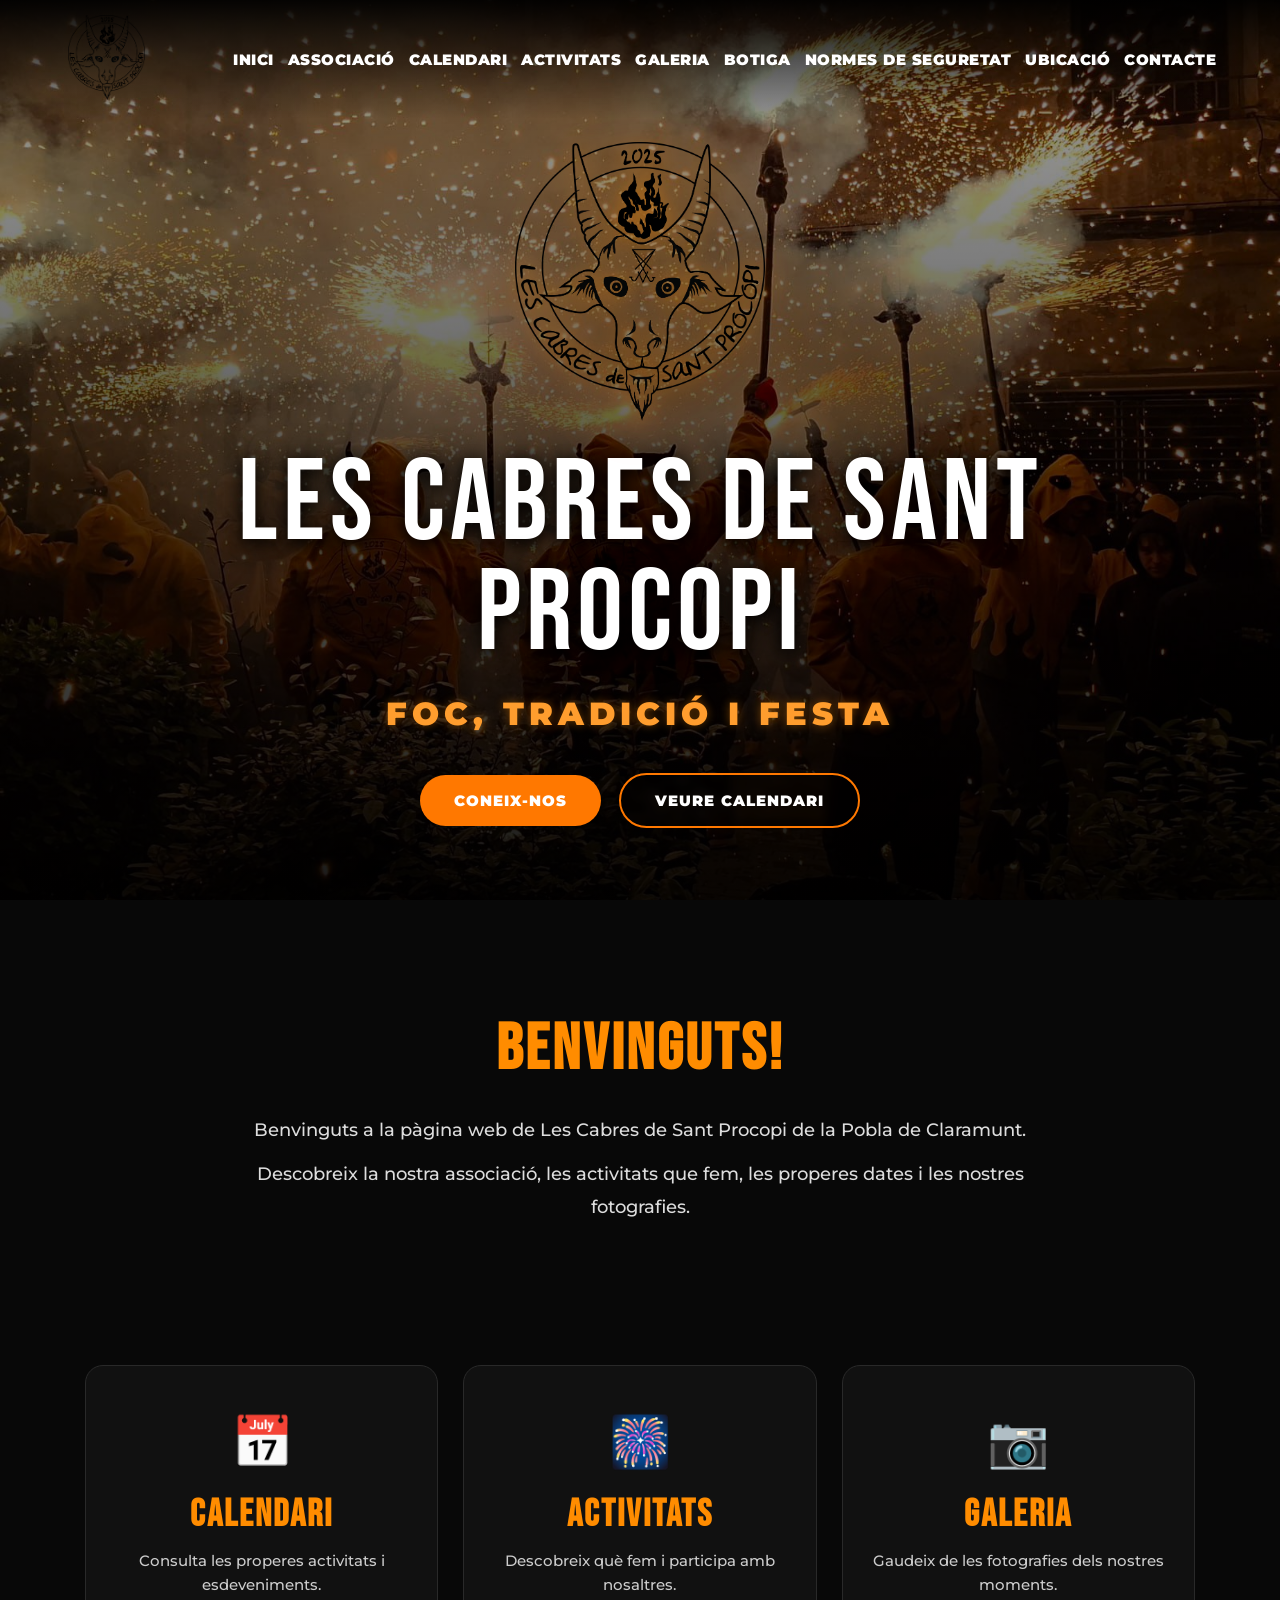
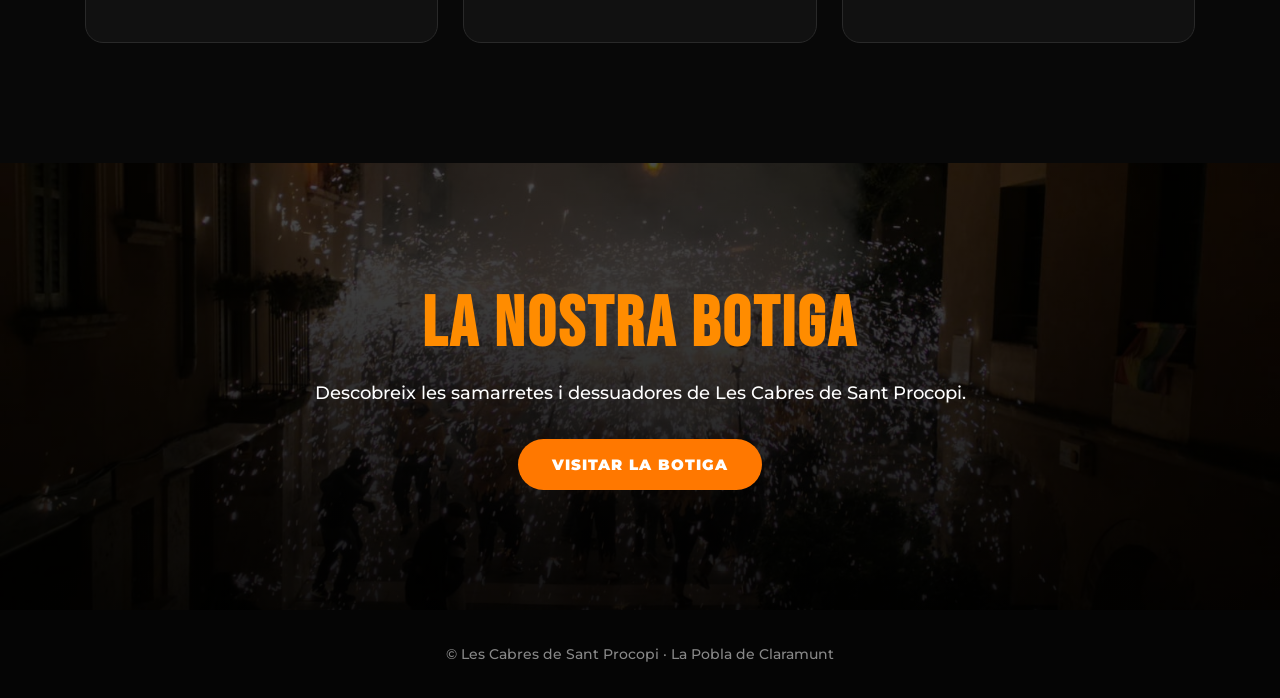
==== index.html @ ef7e0728 "Actualització de la web" ====
<!DOCTYPE html>
<html lang="ca">

<head>
    <meta charset="UTF-8">
    <meta name="viewport" content="width=device-width, initial-scale=1.0">

    <title>Les Cabres de Sant Procopi</title>

    <link rel="stylesheet" href="css/estil.css">
</head>

<body>

    <!-- MENÚ DE NAVEGACIÓ -->
    <header class="capcalera">

        <a href="index.html" class="logo">
            <img src="imatges/logo.png" alt="Les Cabres de Sant Procopi">
        </a>

        <nav class="menu">

            <a href="index.html">INICI</a>
            <a href="associacio.html">ASSOCIACIÓ</a>
            <a href="calendari.html">CALENDARI</a>
            <a href="activitats.html">ACTIVITATS</a>
            <a href="galeria.html">GALERIA</a>
            <a href="botiga.html">BOTIGA</a>
            <a href="normes de seguretat.html">NORMES DE SEGURETAT</a>
            <a href="ubicacio.html">UBICACIÓ</a>
            <a href="contacte.html">CONTACTE</a>

        </nav>

    </header>


    <!-- PORTADA -->
    <main>

        <section class="portada">

            <div class="contingut-portada">

                <img src="imatges/logo.png" alt="Logo de Les Cabres de Sant Procopi" class="logo-portada">

                <h1>LES CABRES DE SANT PROCOPI</h1>

                <p class="subtitol">
                    Foc, tradició i festa
                </p>

                <div class="botons-portada">

                    <a href="associacio.html" class="boto">
                        Coneix-nos
                    </a>

                    <a href="calendari.html" class="boto boto-secundari">
                        Veure calendari
                    </a>

                </div>

            </div>

        </section>


        <!-- PRESENTACIÓ -->
        <section class="presentacio">

            <h2>Benvinguts!</h2>

            <p>
                Benvinguts a la pàgina web de Les Cabres de Sant Procopi
                de la Pobla de Claramunt.
            </p>

            <p>
                Descobreix la nostra associació, les activitats que fem,
                les properes dates i les nostres fotografies.
            </p>

        </section>


        <!-- TRES APARTATS -->
        <section class="apartats">

            <a href="calendari.html" class="targeta">
                <span class="icona">📅</span>
                <h3>Calendari</h3>
                <p>Consulta les properes activitats i esdeveniments.</p>
            </a>

            <a href="activitats.html" class="targeta">
                <span class="icona">🎆</span>
                <h3>Activitats</h3>
                <p>Descobreix què fem i participa amb nosaltres.</p>
            </a>

            <a href="galeria.html" class="targeta">
                <span class="icona">📷</span>
                <h3>Galeria</h3>
                <p>Gaudeix de les fotografies dels nostres moments.</p>
            </a>

        </section>


        <!-- BOTIGA -->
        <section class="seccio-botiga">

            <h2>La nostra botiga</h2>

            <p>
                Descobreix les samarretes i dessuadores de
                Les Cabres de Sant Procopi.
            </p>

            <a href="botiga.html" class="boto">
                Visitar la botiga
            </a>

        </section>

    </main>


    <!-- PEU DE PÀGINA -->
    <footer>

        <p>
            © Les Cabres de Sant Procopi · La Pobla de Claramunt
        </p>

    </footer>

</body>

</html>
---- css/estil.css ----
/* =====================================================
   LES CABRES DE SANT PROCOPI
   ESTIL GENERAL DE LA WEB
===================================================== */

@import url('https://fonts.googleapis.com/css2?family=Bebas+Neue&family=Montserrat:wght@400;500;600;700;800;900&display=swap');


/* =====================================================
   CONFIGURACIÓ GENERAL
===================================================== */

* {
    margin: 0;
    padding: 0;
    box-sizing: border-box;
}

html {
    scroll-behavior: smooth;
}

body {
    font-family: 'Montserrat', sans-serif;
    background-color: #080808;
    color: white;
}


/* =====================================================
   CAPÇALERA / MENÚ
===================================================== */

.capcalera {
    position: absolute;
    top: 0;
    left: 0;

    width: 100%;

    display: flex;
    align-items: center;
    justify-content: space-between;

    padding: 15px 5%;

    z-index: 100;

    background: linear-gradient(to bottom,
            rgba(0, 0, 0, 0.95),
            rgba(0, 0, 0, 0));
}

.logo {
    display: block;
}

.logo img {
    width: 85px;
    height: 85px;

    object-fit: contain;

    transition: 0.3s;
}

.logo img:hover {
    transform: scale(1.08);
}

.menu {
    display: flex;
    align-items: center;

    gap: 28px;
}

.menu a {
    color: white;

    text-decoration: none;

    font-family: 'Montserrat', sans-serif;

    font-size: 15px;

    font-weight: 900;

    text-transform: uppercase;

    letter-spacing: 0.5px;

    position: relative;

    transition: 0.3s;
}

.menu a:hover {
    color: #ff8c00;

    transform: translateY(-2px);
}

.menu a::after {
    content: "";

    position: absolute;

    left: 0;
    bottom: -8px;

    width: 0;
    height: 3px;

    border-radius: 5px;

    background-color: #ff8c00;

    transition: 0.3s;
}

.menu a:hover::after {
    width: 100%;
}


/* =====================================================
   PORTADA - INICI
===================================================== */

.portada {
    min-height: 100vh;

    display: flex;
    align-items: center;
    justify-content: center;

    text-align: center;

    position: relative;

    background:
        linear-gradient(rgba(0, 0, 0, 0.35),
            rgba(0, 0, 0, 0.9)),
        url("../imatges/foto1.jpg");

    background-size: cover;
    background-position: center;
}

.contingut-portada {
    padding: 140px 20px 70px;

    max-width: 1100px;
}

.logo-portada {
    width: 250px;
    max-width: 65vw;

    margin-bottom: 25px;

    filter:
        drop-shadow(0 0 10px rgba(255, 140, 0, 0.5)) drop-shadow(0 0 30px rgba(255, 140, 0, 0.25));

    transition: 0.4s;
}

.logo-portada:hover {
    transform: scale(1.05);

    filter:
        drop-shadow(0 0 15px rgba(255, 140, 0, 0.8)) drop-shadow(0 0 40px rgba(255, 140, 0, 0.5));
}

.portada h1 {
    font-family: 'Bebas Neue', sans-serif;

    font-size: clamp(55px, 9vw, 115px);

    font-weight: 400;

    letter-spacing: 5px;

    line-height: 0.95;

    color: white;

    text-shadow:
        0 4px 15px rgba(0, 0, 0, 0.9),
        0 0 30px rgba(0, 0, 0, 0.8);
}

.subtitol {
    font-family: 'Montserrat', sans-serif;

    font-size: clamp(20px, 3vw, 32px);

    font-weight: 900;

    text-transform: uppercase;

    letter-spacing: 5px;

    margin-top: 25px;
    margin-bottom: 40px;

    color: #ff9d2e;

    text-shadow:
        0 0 10px rgba(255, 140, 0, 0.4);
}


/* =====================================================
   BOTONS
===================================================== */

.botons-portada {
    display: flex;

    justify-content: center;
    align-items: center;

    gap: 18px;

    flex-wrap: wrap;
}

.boto {
    display: inline-block;

    padding: 16px 34px;

    background-color: #ff7800;

    color: white;

    text-decoration: none;

    border-radius: 50px;

    font-family: 'Montserrat', sans-serif;

    font-size: 15px;

    font-weight: 900;

    text-transform: uppercase;

    letter-spacing: 1px;

    transition: 0.3s;
}

.boto:hover {
    transform: translateY(-5px) scale(1.03);

    background-color: #ff9d2e;

    box-shadow:
        0 0 12px #ff7800,
        0 0 30px rgba(255, 120, 0, 0.5),
        0 0 60px rgba(255, 120, 0, 0.2);
}

.boto-secundari {
    background-color: rgba(0, 0, 0, 0.25);

    border: 2px solid #ff7800;

    backdrop-filter: blur(5px);
}

.boto-secundari:hover {
    background-color: #ff7800;
}


/* =====================================================
   PRESENTACIÓ
===================================================== */

.presentacio {
    text-align: center;

    max-width: 900px;

    margin: auto;

    padding: 110px 20px;
}

.presentacio h2 {
    font-family: 'Bebas Neue', sans-serif;

    font-size: 65px;

    letter-spacing: 3px;

    margin-bottom: 25px;

    color: #ff8c00;
}

.presentacio p {
    font-size: 18px;

    font-weight: 500;

    line-height: 1.8;

    margin-bottom: 12px;

    color: #dddddd;
}


/* =====================================================
   TARGETES
===================================================== */

.apartats {
    display: grid;

    grid-template-columns:
        repeat(3, 1fr);

    gap: 25px;

    max-width: 1150px;

    margin: auto;

    padding: 20px;
}

.targeta {
    padding: 45px 30px;

    background-color: #111111;

    border: 1px solid #292929;

    border-radius: 18px;

    text-align: center;

    text-decoration: none;

    color: white;

    transition: 0.35s;
}

.targeta:hover {
    transform: translateY(-10px);

    border-color: #ff7800;

    box-shadow:
        0 0 20px rgba(255, 120, 0, 0.2),
        0 0 45px rgba(255, 120, 0, 0.08);
}

.icona {
    font-size: 50px;

    display: block;

    margin-bottom: 20px;
}

.targeta h3 {
    font-family: 'Bebas Neue', sans-serif;

    font-size: 38px;

    letter-spacing: 2px;

    color: #ff8c00;

    margin-bottom: 12px;
}

.targeta p {
    font-size: 15px;

    font-weight: 500;

    color: #cccccc;

    line-height: 1.6;
}


/* =====================================================
   BOTIGA
===================================================== */

.seccio-botiga {
    text-align: center;

    margin-top: 100px;

    padding: 120px 20px;

    background:
        linear-gradient(rgba(0, 0, 0, 0.7),
            rgba(0, 0, 0, 0.92)),
        url("../imatges/foto2.jpg");

    background-size: cover;

    background-position: center;
}

.seccio-botiga h2 {
    font-family: 'Bebas Neue', sans-serif;

    font-size: 70px;

    letter-spacing: 3px;

    color: #ff8c00;

    margin-bottom: 15px;
}

.seccio-botiga p {
    font-size: 18px;

    font-weight: 500;

    margin-bottom: 35px;
}


/* =====================================================
   PÀGINES INTERIORS
===================================================== */

.pagina {
    padding-top: 120px;
}


/* =====================================================
   CAPÇALERA DE LES PÀGINES
===================================================== */

.capcalera-pagina {
    min-height: 45vh;

    display: flex;

    flex-direction: column;

    align-items: center;

    justify-content: center;

    text-align: center;

    padding: 80px 20px;

    background:
        linear-gradient(rgba(0, 0, 0, 0.55),
            rgba(0, 0, 0, 0.9)),
        url("../imatges/foto3.jpg");

    background-size: cover;

    background-position: center;
}

.capcalera-pagina h1 {
    font-family: 'Bebas Neue', sans-serif;

    font-size: clamp(60px, 10vw, 110px);

    letter-spacing: 5px;

    line-height: 1;

    color: white;

    text-shadow:
        0 0 20px rgba(0, 0, 0, 0.9);
}

.capcalera-pagina p {
    margin-top: 20px;

    font-size: 20px;

    font-weight: 900;

    color: #ff9d2e;

    text-transform: uppercase;

    letter-spacing: 3px;
}


/* =====================================================
   ASSOCIACIÓ
===================================================== */

.contingut-associacio {
    max-width: 1150px;

    margin: auto;

    padding: 100px 25px;

    display: grid;

    grid-template-columns: 1fr 1fr;

    gap: 60px;

    align-items: center;
}

.text-associacio h2 {
    font-family: 'Bebas Neue', sans-serif;

    font-size: 65px;

    letter-spacing: 3px;

    color: #ff8c00;

    margin-bottom: 25px;
}

.text-associacio p {
    color: #dddddd;

    font-size: 17px;

    font-weight: 500;

    line-height: 1.8;

    margin-bottom: 20px;
}

.imatge-associacio {
    overflow: hidden;

    border-radius: 20px;

    border: 1px solid #333;

    box-shadow:
        0 0 30px rgba(255, 120, 0, 0.1);
}

.imatge-associacio img {
    width: 100%;

    display: block;

    transition: 0.5s;
}

.imatge-associacio:hover img {
    transform: scale(1.06);
}


/* =====================================================
   FOC I TRADICIÓ
===================================================== */

.seccio-foc {
    text-align: center;

    max-width: 900px;

    margin: auto;

    padding: 80px 25px 110px;
}

.seccio-foc h2 {
    font-family: 'Bebas Neue', sans-serif;

    font-size: 70px;

    letter-spacing: 3px;

    color: #ff8c00;

    margin-bottom: 20px;
}

.seccio-foc p {
    color: #cccccc;

    font-size: 18px;

    line-height: 1.8;
}

.enllacos {
    max-width: 900px;

    margin: auto;

    padding: 0 25px 100px;

    display: grid;

    grid-template-columns: 1fr 1fr;

    gap: 25px;
}


/* =====================================================
   CALENDARI
===================================================== */

.zona-calendari {
    max-width: 1100px;

    margin: auto;

    padding: 100px 25px;

    display: grid;

    grid-template-columns: 1.4fr 0.8fr;

    gap: 40px;

    align-items: start;
}

.calendari {
    background-color: #111111;

    border: 1px solid #292929;

    border-radius: 20px;

    padding: 30px;

    box-shadow:
        0 0 30px rgba(255, 120, 0, 0.08);
}

.capcalera-calendari {
    display: flex;

    align-items: center;

    justify-content: space-between;

    margin-bottom: 30px;
}

.capcalera-calendari h2 {
    font-family: 'Bebas Neue', sans-serif;

    font-size: 45px;

    letter-spacing: 2px;

    color: white;

    text-align: center;
}

.boto-calendari {
    width: 48px;

    height: 48px;

    border-radius: 50%;

    border: 2px solid #ff7800;

    background-color: transparent;

    color: #ff7800;

    font-size: 35px;

    line-height: 35px;

    cursor: pointer;

    transition: 0.3s;
}

.boto-calendari:hover {
    background-color: #ff7800;

    color: white;

    transform: scale(1.1);

    box-shadow:
        0 0 20px rgba(255, 120, 0, 0.5);
}

.dies-setmana {
    display: grid;

    grid-template-columns:
        repeat(7, 1fr);

    gap: 8px;

    margin-bottom: 10px;
}

.dies-setmana div {
    text-align: center;

    font-size: 13px;

    font-weight: 900;

    color: #ff8c00;

    padding: 10px 0;
}

.dies-calendari {
    display: grid;

    grid-template-columns:
        repeat(7, 1fr);

    gap: 8px;
}


/* =====================================================
   DIES CALENDARI
===================================================== */

.dia {
    width: 100%;

    aspect-ratio: 1 / 1;

    border: 1px solid #292929;

    background-color: #181818;

    color: white;

    border-radius: 10px;

    font-family: 'Montserrat', sans-serif;

    font-size: 15px;

    font-weight: 700;

    cursor: pointer;

    transition: 0.25s;

    box-sizing: border-box;
}

.dia:hover {
    background-color: #ff7800;

    border-color: #ff7800;

    transform: scale(1.05);

    box-shadow:
        0 0 15px rgba(255, 120, 0, 0.35);
}

.dia.buit {
    visibility: hidden;

    pointer-events: none;
}

.dia.avui {
    border: 2px solid #ff9d2e;

    color: #ff9d2e;
}


/* =====================================================
   ACTIVITATS DEL CALENDARI
===================================================== */

.dia.te-activitat {
    position: relative;

    display: flex;

    flex-direction: column;

    align-items: center;

    justify-content: center;

    gap: 3px;

    background: #ff7800;

    color: #000;

    border: 3px solid #ff9d2e;

    font-weight: 900;

    box-shadow:
        0 0 20px rgba(255, 120, 0, 0.65);
}

.dia.te-activitat:hover {
    background: #ff9d2e;

    transform: scale(1.06);

    box-shadow:
        0 0 25px rgba(255, 120, 0, 0.75);
}


/* ACTIVITAT FUTURA */

.dia.activitat-futura {
    background: #ff7800;

    color: #000;

    border: 3px solid #ff9d2e;

    opacity: 1;
}


/* ACTIVITAT PASSADA */

.dia.activitat-passada {
    background: #3a3a3a;

    color: #999;

    border: 2px solid #555;

    box-shadow: none;

    opacity: 0.65;
}

.dia.activitat-passada:hover {
    background: #4a4a4a;

    transform: scale(1.04);

    opacity: 0.85;
}


/* TEXT DINS DEL QUADRAT */

.dia .estat-activitat {
    display: block;

    font-family: 'Montserrat', sans-serif;

    font-size: 7px;

    line-height: 1;

    font-weight: 900;

    letter-spacing: 0;

    pointer-events: none;
}

.dia.activitat-futura .estat-activitat {
    color: #000;
}

.dia.activitat-passada .estat-activitat {
    color: #aaa;
}


/* =====================================================
   INFORMACIÓ DEL CALENDARI
===================================================== */

.informacio-activitat {
    background-color: #111111;

    border: 1px solid #292929;

    border-radius: 20px;

    padding: 45px 30px;

    text-align: center;

    min-height: 280px;

    display: flex;

    flex-direction: column;

    justify-content: center;

    align-items: center;

    transition: 0.3s;
}

.informacio-activitat:hover {
    border-color: #ff7800;

    box-shadow:
        0 0 25px rgba(255, 120, 0, 0.12);
}

.icona-calendari {
    font-size: 55px;

    margin-bottom: 15px;
}

.informacio-activitat h2 {
    font-family: 'Bebas Neue', sans-serif;

    font-size: 40px;

    letter-spacing: 2px;

    color: #ff8c00;

    margin-bottom: 15px;
}

.informacio-activitat p {
    color: #cccccc;

    font-size: 15px;

    line-height: 1.6;
}

.detalls-activitat {
    width: 100%;

    text-align: left;

    margin: 15px 0;
}

.detalls-activitat p {
    padding: 8px 0;

    border-bottom: 1px solid #292929;
}

.detalls-activitat strong {
    color: #ff9d2e;
}

.descripcio-activitat {
    margin-top: 10px;

    text-align: left;
}

.boto-calendari-enllac {
    margin-top: 25px;

    padding: 13px 25px;

    font-size: 13px;
}


/* =====================================================
   PEU DE PÀGINA
===================================================== */

footer {
    text-align: center;

    padding: 35px 20px;

    background-color: #050505;

    color: #888888;

    font-size: 14px;

    font-weight: 500;
}


/* =====================================================
   PÀGINA CORREFOC
===================================================== */

.hero-correfoc {
    min-height: 85vh;

    display: flex;

    align-items: center;

    justify-content: center;

    text-align: center;

    padding: 150px 25px 100px;

    position: relative;

    background:
        linear-gradient(rgba(0, 0, 0, 0.35),
            rgba(0, 0, 0, 0.95)),
        url("../imatges/foto3.jpg");

    background-size: cover;

    background-position: center;
}

.hero-correfoc::after {
    content: "";

    position: absolute;

    inset: 0;

    background:
        radial-gradient(circle at center,
            rgba(255, 120, 0, 0.18),
            transparent 55%);

    pointer-events: none;
}

.hero-correfoc-contingut {
    position: relative;

    z-index: 2;

    max-width: 1000px;
}

.etiqueta-correfoc {
    display: inline-block;

    padding: 10px 20px;

    border: 1px solid #ff7800;

    border-radius: 50px;

    color: #ff9d2e;

    font-size: 13px;

    font-weight: 900;

    letter-spacing: 3px;

    margin-bottom: 25px;
}

.hero-correfoc h1 {
    font-family: 'Bebas Neue', sans-serif;

    font-size: clamp(90px,
            17vw,
            200px);

    line-height: 0.8;

    letter-spacing: 8px;

    color: white;

    text-shadow:
        0 0 10px rgba(255, 255, 255, 0.3),
        0 0 35px rgba(255, 120, 0, 0.4),
        0 10px 30px rgba(0, 0, 0, 0.9);
}

.subtitol-correfoc {
    margin-top: 35px;

    margin-bottom: 50px;

    font-size: 21px;

    font-weight: 700;

    letter-spacing: 3px;

    text-transform: uppercase;

    color: #ff9d2e;
}

.info-correfoc {
    display: flex;

    justify-content: center;

    align-items: stretch;

    flex-wrap: wrap;

    gap: 15px;
}

.info-item {
    min-width: 220px;

    padding: 20px 25px;

    background: rgba(10, 10, 10, 0.8);

    border: 1px solid #333;

    border-radius: 12px;

    backdrop-filter: blur(8px);

    display: flex;

    flex-direction: column;

    gap: 8px;
}

.info-item span {
    font-size: 27px;
}

.info-item strong {
    font-size: 13px;

    letter-spacing: 1px;

    color: white;
}

.contingut-correfoc {
    max-width: 1100px;

    margin: auto;

    padding: 120px 25px;

    display: grid;

    grid-template-columns: 1.3fr 0.7fr;

    gap: 70px;

    align-items: center;
}

.petit-titol {
    color: #ff8c00;

    font-size: 13px;

    font-weight: 900;

    letter-spacing: 4px;
}

.text-correfoc h2 {
    font-family: 'Bebas Neue', sans-serif;

    font-size: 80px;

    line-height: 0.9;

    letter-spacing: 3px;

    margin: 15px 0 30px;
}

.text-correfoc p {
    color: #cccccc;

    font-size: 17px;

    line-height: 1.9;

    margin-bottom: 20px;
}

.text-correfoc strong {
    color: #ff9d2e;
}

.targeta-dades-correfoc {
    background: #111111;

    border: 1px solid #292929;

    border-radius: 20px;

    padding: 40px 30px;

    box-shadow:
        0 0 35px rgba(255,
            120,
            0,
            0.08);
}

.icona-foc {
    font-size: 55px;

    margin-bottom: 10px;
}

.targeta-dades-correfoc h3 {
    font-family: 'Bebas Neue', sans-serif;

    color: #ff8c00;

    font-size: 40px;

    letter-spacing: 2px;

    margin-bottom: 25px;
}

.dada-correfoc {
    display: flex;

    flex-direction: column;

    gap: 5px;

    padding: 15px 0;

    border-bottom: 1px solid #292929;
}

.dada-correfoc:last-child {
    border-bottom: none;
}

.dada-correfoc span {
    color: #777;

    font-size: 11px;

    font-weight: 900;

    letter-spacing: 2px;
}

.dada-correfoc strong {
    color: white;

    font-size: 15px;
}

.seccio-dj {
    min-height: 55vh;

    display: flex;

    align-items: center;

    justify-content: center;

    text-align: center;

    padding: 100px 25px;

    background:
        linear-gradient(rgba(0, 0, 0, 0.6),
            rgba(0, 0, 0, 0.9)),
        url("../imatges/foto2.jpg");

    background-size: cover;

    background-position: center;
}

.dj-contingut {
    max-width: 850px;
}

.dj-contingut h2 {
    font-family: 'Bebas Neue', sans-serif;

    font-size: clamp(80px,
            12vw,
            150px);

    line-height: 0.9;

    letter-spacing: 5px;

    margin: 20px 0;

    color: white;

    text-shadow:
        0 0 30px rgba(255,
            120,
            0,
            0.4);
}

.dj-contingut p {
    font-size: 20px;

    color: #cccccc;

    margin-bottom: 30px;
}

.dj-etiqueta {
    display: inline-block;

    padding: 14px 25px;

    border-radius: 50px;

    background: #ff7800;

    color: white;

    font-size: 13px;

    font-weight: 900;

    letter-spacing: 2px;
}

.tornar-calendari {
    text-align: center;

    padding: 110px 25px;
}

.tornar-calendari h2 {
    font-family: 'Bebas Neue', sans-serif;

    font-size: 65px;

    letter-spacing: 3px;

    color: #ff8c00;

    margin-bottom: 15px;
}

.tornar-calendari p {
    color: #cccccc;

    margin-bottom: 30px;
}


/* =====================================================
   CABRATAST
===================================================== */

.hero-cabratast {
    min-height: 75vh;

    display: flex;

    align-items: center;

    justify-content: center;

    text-align: center;

    padding: 100px 30px;

    position: relative;

    overflow: hidden;

    background:
        linear-gradient(rgba(0, 0, 0, 0.70),
            rgba(0, 0, 0, 0.88)),
        url("../imatges/foto2.jpg") center/cover no-repeat;
}

.hero-cabratast::after {
    content: "";

    position: absolute;

    inset: 0;

    background:
        radial-gradient(circle at center,
            rgba(255, 90, 0, 0.20),
            transparent 55%);

    pointer-events: none;
}

.hero-cabratast-contingut {
    position: relative;

    z-index: 2;

    max-width: 1000px;
}

.etiqueta-cabratast {
    display: inline-block;

    margin-bottom: 15px;

    font-family: "Montserrat", sans-serif;

    font-size: 13px;

    font-weight: 800;

    letter-spacing: 4px;

    color: #ff6500;
}

.hero-cabratast h1 {
    margin: 0;

    font-family: "Bebas Neue", sans-serif;

    font-size: clamp(80px,
            14vw,
            190px);

    line-height: 0.85;

    letter-spacing: 4px;

    color: white;
}

.subtitol-cabratast {
    margin: 25px 0 40px;

    font-family: "Montserrat", sans-serif;

    font-size: 20px;

    font-weight: 600;

    color: #dddddd;
}

.info-cabratast {
    display: flex;

    justify-content: center;

    flex-wrap: wrap;

    gap: 18px;
}

.info-cabratast .info-item {
    display: flex;

    align-items: center;

    gap: 10px;

    padding: 15px 22px;

    border: 1px solid rgba(255,
            101,
            0,
            0.5);

    background: rgba(0,
            0,
            0,
            0.65);
}

.info-cabratast .info-item span {
    font-size: 20px;
}

.info-cabratast .info-item strong {
    font-family: "Montserrat", sans-serif;

    font-size: 12px;

    letter-spacing: 1px;

    color: white;
}

.activitat-passada {
    display: inline-block;

    margin-top: 30px;

    padding: 10px 22px;

    font-family: "Montserrat", sans-serif;

    font-size: 11px;

    font-weight: 900;

    letter-spacing: 2px;

    border: 1px solid #777;

    color: #bbbbbb;
}

.contingut-cabratast {
    max-width: 1200px;

    margin: 0 auto;

    padding: 100px 30px;

    display: grid;

    grid-template-columns: 1.4fr 0.8fr;

    gap: 70px;

    align-items: center;
}

.text-cabratast h2 {
    margin: 10px 0 30px;

    font-family: "Bebas Neue", sans-serif;

    font-size: 70px;

    letter-spacing: 2px;
}

.text-cabratast p {
    margin-bottom: 20px;

    font-family: "Montserrat", sans-serif;

    font-size: 16px;

    line-height: 1.8;

    color: #cccccc;
}

.text-cabratast strong {
    color: white;
}

.targeta-dades-cabratast {
    padding: 45px 35px;

    background: #111;

    border: 1px solid #2b2b2b;

    text-align: center;
}

.icona-cabratast {
    font-size: 60px;

    margin-bottom: 10px;
}

.targeta-dades-cabratast h3 {
    margin-bottom: 30px;

    font-family: "Bebas Neue", sans-serif;

    font-size: 35px;

    letter-spacing: 2px;
}

.dada-cabratast {
    padding: 18px 0;

    border-top: 1px solid #292929;
}

.dada-cabratast span {
    display: block;

    margin-bottom: 5px;

    font-family: "Montserrat", sans-serif;

    font-size: 10px;

    font-weight: 800;

    letter-spacing: 2px;

    color: #888;
}

.dada-cabratast strong {
    font-family: "Montserrat", sans-serif;

    font-size: 14px;

    color: white;
}

.seccio-vespreig {
    min-height: 500px;

    display: flex;

    align-items: center;

    justify-content: center;

    padding: 90px 30px;

    text-align: center;

    background:
        linear-gradient(rgba(0, 0, 0, 0.65),
            rgba(0, 0, 0, 0.85)),
        url("../imatges/foto3.jpg") center/cover no-repeat;
}

.vespreig-contingut {
    max-width: 800px;
}

.vespreig-contingut h2 {
    margin: 10px 0 20px;

    font-family: "Bebas Neue", sans-serif;

    font-size: 90px;

    letter-spacing: 3px;

    color: white;
}

.vespreig-contingut p {
    margin-bottom: 30px;

    font-family: "Montserrat", sans-serif;

    font-size: 17px;

    line-height: 1.7;

    color: #ddd;
}


/* =====================================================
   PÀGINA ACTIVITATS
===================================================== */

/* =====================================================
   FONS DE LA PÀGINA ACTIVITATS
===================================================== */

.pagina-activitats {
    position: relative;

    width: 100%;
    max-width: none;

    min-height: 100vh;

    padding: 150px 5% 100px;

    background:
        linear-gradient(rgba(0, 0, 0, 0.72),
            rgba(0, 0, 0, 0.92)),
        url("../imatges/foto3.jpg");

    background-size: cover;

    background-position: center;

    background-attachment: fixed;
}


/* CAPÇALERA */

.capcalera-activitats {
    text-align: center;

    margin-bottom: 70px;
}

.capcalera-activitats .petit-titol {
    color: #ff7800;

    font-size: 14px;

    font-weight: 900;

    letter-spacing: 3px;

    margin-bottom: 10px;
}

.capcalera-activitats h1 {
    font-family: 'Bebas Neue', sans-serif;

    font-size: clamp(60px,
            9vw,
            110px);

    color: white;

    font-weight: 400;

    letter-spacing: 4px;
}

.capcalera-activitats p {
    max-width: 700px;

    margin: 20px auto 0;

    color: #aaa;

    font-size: 17px;

    line-height: 1.7;
}


/* LLISTA */

.llista-activitats {
    display: flex;

    flex-direction: column;

    gap: 50px;
}


/* TARGETA */

.targeta-activitat {
    display: grid;

    grid-template-columns: 1fr 1fr;

    background: #111;

    border: 1px solid #292929;

    border-radius: 20px;

    overflow: hidden;

    transition: 0.3s ease;
}

.targeta-activitat:hover {
    border-color: #ff7800;

    transform: translateY(-5px);

    box-shadow:
        0 15px 40px rgba(255,
            120,
            0,
            0.18);
}


/* IMATGE */

.imatge-activitat {
    min-height: 430px;

    overflow: hidden;
}

.imatge-activitat img {
    width: 100%;

    height: 100%;

    object-fit: cover;

    display: block;

    transition: 0.5s ease;
}

.targeta-activitat:hover .imatge-activitat img {
    transform: scale(1.05);
}


/* CONTINGUT */

.contingut-activitat {
    padding: 50px;

    display: flex;

    flex-direction: column;

    justify-content: center;
}

.etiqueta-activitat {
    display: inline-block;

    width: fit-content;

    padding: 7px 12px;

    background: #ff7800;

    color: #000;

    border-radius: 5px;

    font-size: 11px;

    font-weight: 900;

    letter-spacing: 1px;

    margin-bottom: 15px;
}

.contingut-activitat h2 {
    margin: 0 0 25px;

    color: white;

    font-family: 'Bebas Neue', sans-serif;

    font-size: clamp(45px,
            5vw,
            70px);

    font-weight: 400;

    line-height: 1;
}

.contingut-activitat .data-activitat,
.contingut-activitat .hora-activitat,
.contingut-activitat .lloc-activitat {
    margin: 5px 0;

    color: #ddd;

    font-size: 15px;

    font-weight: 700;
}

.contingut-activitat .descripcio-activitat {
    margin: 25px 0;

    color: #999;

    line-height: 1.7;

    font-size: 15px;

    text-align: left;
}

.targeta-activitat .boto {
    width: fit-content;

    padding: 13px 22px;

    font-size: 13px;

    border-radius: 50px;
}

.targeta-propera {
    grid-template-columns: 1fr;

    border-style: dashed;

    border-color: #444;

    background:
        radial-gradient(circle at center,
            rgba(255, 120, 0, 0.08),
            transparent 60%);
}

.targeta-propera .contingut-activitat {
    text-align: center;

    align-items: center;

    min-height: 300px;
}


/* =====================================================
   MÒBIL
===================================================== */

@media (max-width: 850px) {

    .capcalera {
        flex-direction: column;

        gap: 10px;

        padding: 10px;
    }

    .logo img {
        width: 65px;

        height: 65px;
    }

    .menu {
        gap: 12px;

        flex-wrap: wrap;

        justify-content: center;
    }

    .menu a {
        font-size: 11px;
    }

    .apartats {
        grid-template-columns: 1fr;
    }

    .portada h1 {
        font-size: clamp(50px,
                15vw,
                80px);

        letter-spacing: 2px;
    }

    .subtitol {
        font-size: 18px;

        letter-spacing: 3px;
    }

    .presentacio h2 {
        font-size: 52px;
    }

    .seccio-botiga h2 {
        font-size: 55px;
    }

    .contingut-associacio {
        grid-template-columns: 1fr;

        padding: 70px 20px;
    }

    .text-associacio h2 {
        font-size: 55px;
    }

    .seccio-foc h2 {
        font-size: 55px;
    }

    .enllacos {
        grid-template-columns: 1fr;
    }

    .zona-calendari {
        grid-template-columns: 1fr;

        padding: 70px 20px;
    }

    .calendari {
        padding: 20px;
    }

    .capcalera-calendari h2 {
        font-size: 35px;
    }

    .boto-calendari {
        width: 42px;

        height: 42px;

        font-size: 28px;
    }

    .dia {
        font-size: 13px;

        border-radius: 7px;
    }

    .hero-correfoc {
        min-height: 80vh;

        padding-top: 170px;
    }

    .hero-correfoc h1 {
        font-size: 90px;

        letter-spacing: 4px;
    }

    .subtitol-correfoc {
        font-size: 16px;
    }

    .info-correfoc {
        flex-direction: column;
    }

    .info-item {
        width: 100%;
    }

    .contingut-correfoc {
        grid-template-columns: 1fr;

        padding: 80px 20px;

        gap: 45px;
    }

    .text-correfoc h2 {
        font-size: 60px;
    }

    .seccio-dj {
        min-height: 50vh;
    }

    .tornar-calendari h2 {
        font-size: 50px;
    }

    .hero-cabratast {
        min-height: 80vh;

        padding: 80px 20px;
    }

    .hero-cabratast h1 {
        font-size: 90px;
    }

    .subtitol-cabratast {
        font-size: 16px;
    }

    .info-cabratast {
        flex-direction: column;
    }

    .info-cabratast .info-item {
        justify-content: center;
    }

    .contingut-cabratast {
        grid-template-columns: 1fr;

        gap: 45px;

        padding: 70px 20px;
    }

    .text-cabratast h2 {
        font-size: 55px;
    }

    .vespreig-contingut h2 {
        font-size: 70px;
    }

    .pagina-activitats {
        width: 92%;

        padding: 120px 0 50px;
    }

    .capcalera-activitats {
        margin-bottom: 45px;
    }

    .targeta-activitat {
        grid-template-columns: 1fr;
    }

    .imatge-activitat {
        min-height: 280px;

        max-height: 320px;
    }

    .contingut-activitat {
        padding: 30px;
    }

    .contingut-activitat h2 {
        font-size: 48px;
    }

    .targeta-propera .contingut-activitat {
        min-height: 260px;
    }

}

/* ========================================
   ETIQUETES D'ACTIVITATS
======================================== */

.etiqueta-activitat {
    display: inline-block;
    margin: 10px 0 15px;
    padding: 7px 14px;

    border-radius: 999px;

    font-family: 'Montserrat', sans-serif;
    font-size: 11px;
    font-weight: 900;
    letter-spacing: 1px;

    text-transform: uppercase;
}


/* PRÒXIMA ACTIVITAT */

.etiqueta-proxima {
    background: #ff1900;
    color: #ffffff;

    border: 2px solid #ff9d2e;

    box-shadow:
        0 0 12px rgba(255, 120, 0, 0.45);
}


/* ACTIVITAT REALITZADA */

.etiqueta-passada {
    background: #333;
    color: #aaa;

    border: 1px solid #555;

    opacity: 0.8;
}


/* Mòbil */

@media (max-width: 850px) {

    .etiqueta-activitat {
        font-size: 9px;
        padding: 6px 11px;
        margin: 8px 0 12px;
    }

}

/* ========================================
   BOTIGA
======================================== */

.botiga {
    width: 90%;
    max-width: 1200px;
    margin: 0 auto;
    padding: 70px 0 100px;
}


.botiga-introduccio {
    text-align: center;
    margin-bottom: 50px;
}


.botiga-introduccio h2 {
    margin: 0 0 10px;

    font-family: 'Anton', sans-serif;
    font-size: 42px;
    letter-spacing: 1px;
}


.botiga-introduccio p {
    color: #aaa;
    font-size: 16px;
}


/* ========================================
   GRAELLA DE PRODUCTES
======================================== */

.graella-productes {
    display: grid;

    grid-template-columns:
        repeat(3, 1fr);

    gap: 30px;
}


/* ========================================
   TARGETA PRODUCTE
======================================== */

.producte {
    background: #181818;

    border: 1px solid #292929;

    border-radius: 14px;

    padding: 25px;

    text-align: center;

    transition: 0.25s;
}


.producte:hover {
    transform: translateY(-6px);

    border-color: #ff7800;

    box-shadow:
        0 10px 30px rgba(255, 120, 0, 0.20);
}


/* FOTO PRODUCTE */

.producte-imatge {
    width: 100%;
    height: 240px;

    display: flex;

    align-items: center;
    justify-content: center;

    margin-bottom: 20px;

    background: #111;

    border-radius: 10px;

    overflow: hidden;
}


.producte-imatge img {
    width: 100%;
    height: 100%;

    object-fit: contain;
}


.producte-imatge .sense-foto {
    color: #555;

    font-size: 50px;
}


/* NOM */

.producte h3 {
    margin: 10px 0;

    font-family: 'Anton', sans-serif;

    font-size: 28px;

    letter-spacing: 1px;
}


/* PREU */

.preu-producte {
    color: #ff7800;

    font-size: 22px;

    font-weight: 900;

    margin-bottom: 20px;
}


/* ========================================
   OPCIONS
======================================== */

.opcio-producte {
    margin-bottom: 18px;

    text-align: left;
}


.opcio-producte label {
    display: block;

    margin-bottom: 7px;

    color: #aaa;

    font-size: 12px;

    font-weight: 800;

    text-transform: uppercase;
}


.opcio-producte select {
    width: 100%;

    padding: 12px;

    background: #101010;

    color: white;

    border: 1px solid #444;

    border-radius: 7px;

    font-family: 'Montserrat', sans-serif;

    font-size: 14px;

    cursor: pointer;
}


.opcio-producte select:focus {
    outline: none;

    border-color: #ff7800;
}


/* ========================================
   BOTÓ AFEGIR
======================================== */

.boto-afegir {
    width: 100%;

    padding: 13px;

    border: none;

    border-radius: 8px;

    background: #ff7800;

    color: #000;

    font-family: 'Montserrat', sans-serif;

    font-size: 13px;

    font-weight: 900;

    cursor: pointer;

    transition: 0.25s;
}


.boto-afegir:hover {
    background: #ff9d2e;

    transform: scale(1.03);

    box-shadow:
        0 0 18px rgba(255, 120, 0, 0.45);
}


/* ========================================
   BOTÓ FLOTANT CARRÉT
======================================== */

.boto-carret {
    position: fixed;

    right: 25px;
    bottom: 25px;

    width: 65px;
    height: 65px;

    border: 2px solid #ff9d2e;

    border-radius: 50%;

    background: #ff7800;

    color: #000;

    font-size: 25px;

    cursor: pointer;

    z-index: 1000;

    box-shadow:
        0 0 25px rgba(255, 120, 0, 0.45);

    transition: 0.25s;
}


.boto-carret:hover {
    transform: scale(1.08);
}


/* NÚMERO */

#numero-carret {
    position: absolute;

    top: -5px;
    right: -5px;

    min-width: 23px;
    height: 23px;

    display: flex;

    align-items: center;
    justify-content: center;

    border-radius: 50%;

    background: red;

    color: white;

    font-size: 11px;

    font-weight: 900;
}


/* ========================================
   CARRÉT LATERAL
======================================== */

.carret {
    position: fixed;

    top: 0;
    right: -420px;

    width: 390px;
    max-width: 90vw;

    height: 100vh;

    background: #111;

    border-left: 1px solid #333;

    z-index: 1100;

    display: flex;

    flex-direction: column;

    transition: right 0.3s ease;

    box-sizing: border-box;
}


.carret.obert {
    right: 0;
}


/* CAPÇALERA */

.carret-capcalera {
    display: flex;

    align-items: center;
    justify-content: space-between;

    padding: 25px;

    border-bottom: 1px solid #333;
}


.carret-capcalera h2 {
    margin: 0;

    font-size: 20px;
}


.tancar-carret {
    border: none;

    background: none;

    color: white;

    font-size: 32px;

    cursor: pointer;
}


/* ========================================
   PRODUCTES DEL CARRÉT
======================================== */

.productes-carret {
    flex: 1;

    overflow-y: auto;

    padding: 20px;
}


.carret-buit {
    text-align: center;

    color: #777;

    margin-top: 50px;
}


/* ITEM */

.item-carret {
    padding: 15px 0;

    border-bottom: 1px solid #292929;
}


.item-carret-nom {
    font-weight: 800;

    margin-bottom: 6px;
}


.item-carret-opcio {
    color: #999;

    font-size: 12px;

    margin-bottom: 10px;
}


.item-carret-linia {
    display: flex;

    align-items: center;
    justify-content: space-between;
}


.item-carret-preu {
    color: #ff7800;

    font-weight: 900;
}


/* ========================================
   QUANTITAT
======================================== */

.quantitat {
    display: flex;

    align-items: center;

    gap: 8px;
}


.quantitat button {
    width: 28px;
    height: 28px;

    border: 1px solid #444;

    border-radius: 5px;

    background: #222;

    color: white;

    cursor: pointer;

    font-weight: 900;
}


.quantitat button:hover {
    background: #ff7800;

    color: #000;
}


.quantitat span {
    min-width: 20px;

    text-align: center;

    font-weight: 800;
}


/* ELIMINAR */

.eliminar-producte {
    margin-top: 10px;

    padding: 5px 0;

    border: none;

    background: none;

    color: #888;

    font-size: 11px;

    cursor: pointer;
}


.eliminar-producte:hover {
    color: #ff5555;
}


/* ========================================
   TOTAL
======================================== */

.carret-total {
    display: flex;

    align-items: center;
    justify-content: space-between;

    padding: 20px 25px;

    border-top: 1px solid #333;
}


.carret-total span {
    font-weight: 800;
}


.carret-total strong {
    color: #ff7800;

    font-size: 22px;
}


/* ========================================
   FER COMANDA
======================================== */

.boto-comanda {
    width: calc(100% - 50px);

    margin: 0 25px 25px;

    padding: 15px;

    border: none;

    border-radius: 8px;

    background: #ff7800;

    color: #000;

    font-family: 'Montserrat', sans-serif;

    font-weight: 900;

    cursor: pointer;

    transition: 0.25s;
}


.boto-comanda:hover {
    background: #ff9d2e;

    transform: scale(1.02);
}


/* ========================================
   FONS FOSC
======================================== */

.fons-carret {
    position: fixed;

    inset: 0;

    background: rgba(0, 0, 0, 0.65);

    z-index: 1050;

    opacity: 0;

    visibility: hidden;

    transition: 0.3s;
}


.fons-carret.obert {
    opacity: 1;

    visibility: visible;
}


/* ========================================
   MÒBIL
======================================== */

@media (max-width: 850px) {

    .graella-productes {
        grid-template-columns: 1fr;
    }


    .botiga {
        width: 92%;

        padding-top: 45px;
    }


    .botiga-introduccio h2 {
        font-size: 32px;
    }


    .producte-imatge {
        height: 220px;
    }


    .boto-carret {
        right: 18px;
        bottom: 18px;
    }

}

/* ===============================
   IMATGES DELS PRODUCTES
   =============================== */

.imatge-producte {
    width: 100%;
    height: 280px;
    display: flex;
    align-items: center;
    justify-content: center;
    overflow: hidden;
    background: #111;
    border-radius: 12px;
}

.imatge-producte img {
    width: 100%;
    height: 100%;
    object-fit: contain;
    display: block;
}

@media (max-width: 850px) {

    .imatge-producte {
        height: 220px;
    }

}

/* =========================================
   PÀGINA DE CONTACTE
   ========================================= */

.contacte {
    max-width: 1100px;
    margin: 0 auto;
    padding: 70px 25px;
}

.contacte h2 {
    font-family: 'Anton', sans-serif;
    font-size: 42px;
    letter-spacing: 1px;
    margin-bottom: 15px;
}

.contacte-introduccio {
    color: #aaa;
    font-size: 16px;
    margin-bottom: 40px;
}


/* INFORMACIÓ DE CONTACTE */

.contacte-graella {
    display: grid;
    grid-template-columns: repeat(2, 1fr);
    gap: 20px;
}

.targeta-contacte {
    display: flex;
    align-items: center;
    gap: 20px;
    padding: 25px;
    background: #181818;
    border: 1px solid #292929;
    border-radius: 14px;
    color: white;
    text-decoration: none;
    transition: 0.25s;
}

.targeta-contacte:hover {
    transform: translateY(-4px);
    border-color: #ff7800;
    box-shadow: 0 0 20px rgba(255, 120, 0, 0.25);
}

.icona-contacte {
    width: 55px;
    height: 55px;
    min-width: 55px;
    display: flex;
    align-items: center;
    justify-content: center;
    background: #ff7800;
    border-radius: 12px;
    font-size: 26px;
}

.targeta-contacte span {
    display: block;
    font-family: 'Montserrat', sans-serif;
    font-size: 10px;
    font-weight: 800;
    letter-spacing: 1px;
    color: #888;
    margin-bottom: 5px;
}

.targeta-contacte strong {
    display: block;
    font-family: 'Montserrat', sans-serif;
    font-size: 16px;
    color: white;
}


/* PARTICIPAR */

.contacte-participar {
    margin-top: 100px;
    padding: 45px;
    background: #111;
    border: 1px solid #292929;
    border-radius: 18px;
}

.contacte-participar>p,
.contacte-musics>p,
.contacte-final>p {
    color: #aaa;
    line-height: 1.7;
}


.requisit {
    margin-top: 30px;
    display: flex;
    align-items: center;
    gap: 25px;
    padding: 25px;
    background: #181818;
    border-left: 5px solid #ff7800;
    border-radius: 10px;
}

.requisit>strong {
    font-family: 'Anton', sans-serif;
    font-size: 48px;
    color: #ff7800;
}

.requisit h3 {
    margin: 0 0 8px;
    font-family: 'Montserrat', sans-serif;
    font-size: 18px;
    font-weight: 900;
}

.requisit p {
    margin: 0;
    color: #aaa;
    line-height: 1.6;
}


/* MÚSICS */

.contacte-musics {
    margin-top: 70px;
    padding: 45px;
    background: #111;
    border: 1px solid #292929;
    border-radius: 18px;
}

.requisit-musics {
    border-left-color: #ff9d2e;
}


/* FINAL */

.contacte-final {
    margin-top: 70px;
    text-align: center;
    padding: 60px 25px;
}

.contacte-final h2 {
    font-size: 50px;
}

.contacte-final .boto {
    display: inline-block;
    margin-top: 25px;
    text-decoration: none;
}


/* MÒBIL */

@media (max-width: 850px) {

    .contacte {
        padding: 50px 18px;
    }

    .contacte h2 {
        font-size: 32px;
    }

    .contacte-graella {
        grid-template-columns: 1fr;
    }

    .contacte-participar,
    .contacte-musics {
        padding: 30px 20px;
    }

    .requisit {
        gap: 18px;
    }

    .requisit>strong {
        font-size: 38px;
    }

    .targeta-contacte strong {
        font-size: 14px;
        word-break: break-word;
    }

    .contacte-final h2 {
        font-size: 40px;
    }
}

/* =========================================================
   ESPURNES REALISTES - PÀGINA CONTACTE
   ========================================================= */

.contacte {
    position: relative;
    overflow: hidden;
}

/* Contenidor de totes les espurnes */
.espurnes-contacte {
    position: absolute;
    inset: 0;
    overflow: hidden;
    pointer-events: none;
    z-index: 0;
}

/* Cada espurna */
.espurnes-contacte span {
    position: absolute;
    bottom: -20px;
    left: var(--left);
    width: var(--size);
    height: var(--size);
    border-radius: 50%;
    background: #ffb347;
    box-shadow:
        0 0 4px #ff7800,
        0 0 9px #ff9d2e,
        0 0 15px rgba(255, 120, 0, 0.65);
    opacity: 0;
    animation: espurna-realista var(--duracio) ease-out infinite;
    animation-delay: var(--retard);
}

/* Posicions i variacions */
.espurnes-contacte span:nth-child(1) {
    --left: 8%;
    --size: 3px;
    --duracio: 4.8s;
    --retard: 0s;
    --vent: 35px;
}

.espurnes-contacte span:nth-child(2) {
    --left: 13%;
    --size: 2px;
    --duracio: 5.7s;
    --retard: 1.8s;
    --vent: -20px;
}

.espurnes-contacte span:nth-child(3) {
    --left: 18%;
    --size: 4px;
    --duracio: 4.2s;
    --retard: 3.2s;
    --vent: 45px;
}

.espurnes-contacte span:nth-child(4) {
    --left: 27%;
    --size: 2px;
    --duracio: 6.1s;
    --retard: 0.9s;
    --vent: -35px;
}

.espurnes-contacte span:nth-child(5) {
    --left: 34%;
    --size: 3px;
    --duracio: 5.1s;
    --retard: 2.6s;
    --vent: 25px;
}

.espurnes-contacte span:nth-child(6) {
    --left: 42%;
    --size: 2px;
    --duracio: 4.6s;
    --retard: 4s;
    --vent: -25px;
}

.espurnes-contacte span:nth-child(7) {
    --left: 51%;
    --size: 3px;
    --duracio: 5.8s;
    --retard: 1.3s;
    --vent: 40px;
}

.espurnes-contacte span:nth-child(8) {
    --left: 59%;
    --size: 2px;
    --duracio: 4.4s;
    --retard: 3.5s;
    --vent: -45px;
}

.espurnes-contacte span:nth-child(9) {
    --left: 67%;
    --size: 4px;
    --duracio: 5.3s;
    --retard: 0.5s;
    --vent: 30px;
}

.espurnes-contacte span:nth-child(10) {
    --left: 73%;
    --size: 2px;
    --duracio: 6s;
    --retard: 2.1s;
    --vent: -30px;
}

.espurnes-contacte span:nth-child(11) {
    --left: 79%;
    --size: 3px;
    --duracio: 4.9s;
    --retard: 3.8s;
    --vent: 50px;
}

.espurnes-contacte span:nth-child(12) {
    --left: 84%;
    --size: 2px;
    --duracio: 5.5s;
    --retard: 1.1s;
    --vent: -40px;
}

.espurnes-contacte span:nth-child(13) {
    --left: 89%;
    --size: 3px;
    --duracio: 4.7s;
    --retard: 2.9s;
    --vent: 25px;
}

.espurnes-contacte span:nth-child(14) {
    --left: 94%;
    --size: 2px;
    --duracio: 6.3s;
    --retard: 4.4s;
    --vent: -35px;
}

.espurnes-contacte span:nth-child(15) {
    --left: 23%;
    --size: 2px;
    --duracio: 5.9s;
    --retard: 4.8s;
    --vent: 55px;
}

.espurnes-contacte span:nth-child(16) {
    --left: 47%;
    --size: 3px;
    --duracio: 5s;
    --retard: 5.5s;
    --vent: -50px;
}

.espurnes-contacte span:nth-child(17) {
    --left: 63%;
    --size: 2px;
    --duracio: 4.3s;
    --retard: 5.9s;
    --vent: 35px;
}

.espurnes-contacte span:nth-child(18) {
    --left: 76%;
    --size: 3px;
    --duracio: 5.6s;
    --retard: 6.2s;
    --vent: -25px;
}

.espurnes-contacte span:nth-child(19) {
    --left: 92%;
    --size: 2px;
    --duracio: 4.5s;
    --retard: 6.8s;
    --vent: 45px;
}


/* Moviment de l'espurna */
@keyframes espurna-realista {

    0% {
        transform:
            translate(0, 0) scale(0.2);
        opacity: 0;
    }

    8% {
        opacity: 1;
        transform:
            translate(0, -20px) scale(1);
    }

    25% {
        opacity: 0.95;
        transform:
            translate(calc(var(--vent) * 0.2),
                -110px) scale(0.9);
    }

    45% {
        opacity: 0.8;
        transform:
            translate(calc(var(--vent) * 0.45),
                -210px) scale(0.75);
    }

    65% {
        opacity: 0.55;
        transform:
            translate(calc(var(--vent) * 0.7),
                -310px) scale(0.55);
    }

    82% {
        opacity: 0.2;
        transform:
            translate(calc(var(--vent) * 0.9),
                -390px) scale(0.3);
    }

    100% {
        opacity: 0;
        transform:
            translate(var(--vent),
                -450px) scale(0);
    }
}


/* El contingut de contacte queda per sobre de les espurnes */
.contacte>*:not(.espurnes-contacte) {
    position: relative;
    z-index: 1;
}


/* Mòbil */
@media (max-width: 850px) {

    .espurnes-contacte span {
        box-shadow:
            0 0 3px #ff7800,
            0 0 7px #ff9d2e,
            0 0 11px rgba(255, 120, 0, 0.55);
    }

}

/* =========================================================
   PÀGINA NORMES DE SEGURETAT
   ========================================================= */

.normes-seguretat {
    max-width: 1150px;
    margin: 0 auto;
    padding: 70px 25px;
}


/* INTRODUCCIÓ */

.seguretat-introduccio {
    text-align: center;
    max-width: 800px;
    margin: 0 auto 70px;
}

.icona-seguretat {
    font-size: 55px;
    margin-bottom: 10px;
    filter: drop-shadow(0 0 12px rgba(255, 120, 0, 0.6));
}

.seguretat-introduccio h2 {
    margin: 0 0 15px;

    font-family: 'Anton', sans-serif;
    font-size: 50px;
    letter-spacing: 1px;
}

.seguretat-introduccio p {
    margin: 0;

    color: #aaa;
    line-height: 1.7;
    font-size: 16px;
}


/* BLOCS */

.bloc-normes {
    margin-bottom: 70px;
    padding: 40px;

    background: #111;

    border: 1px solid #292929;
    border-radius: 18px;

    box-shadow:
        0 0 30px rgba(0, 0, 0, 0.18);
}


/* TÍTOL DEL BLOC */

.titol-normes {
    display: flex;
    align-items: center;
    gap: 15px;

    margin-bottom: 35px;
}

.titol-normes span {
    font-size: 34px;

    filter:
        drop-shadow(0 0 7px rgba(255, 120, 0, 0.6));
}

.titol-normes h2 {
    margin: 0;

    font-family: 'Anton', sans-serif;
    font-size: 40px;
    letter-spacing: 1px;
}


/* GRAELLA */

.graella-normes {
    display: grid;
    grid-template-columns: repeat(2, 1fr);
    gap: 16px;
}


/* CADA NORMA */

.norma {
    padding: 22px;

    background: #181818;

    border-left: 4px solid #ff7800;
    border-radius: 10px;

    transition:
        transform 0.25s ease,
        box-shadow 0.25s ease,
        border-color 0.25s ease;
}

.norma:hover {
    transform: translateY(-3px);

    border-left-color: #ff9d2e;

    box-shadow:
        0 0 18px rgba(255, 120, 0, 0.18);
}

.norma h3 {
    margin: 0 0 9px;

    font-family: 'Montserrat', sans-serif;
    font-size: 14px;
    font-weight: 900;

    color: #ff9d2e;

    letter-spacing: 0.5px;
}

.norma p {
    margin: 0;

    color: #aaa;

    font-family: 'Montserrat', sans-serif;
    font-size: 14px;

    line-height: 1.65;
}


/* NORMES D'ALERTA */

.norma.alerta {
    border-left-color: #ff3b30;
}

.norma.alerta h3 {
    color: #ff5b50;
}

.norma.alerta:hover {
    border-left-color: #ff6b61;

    box-shadow:
        0 0 18px rgba(255, 59, 48, 0.15);
}


/* NORMES DEL VEÏNAT */

.bloc-veinat {
    border-color: #292929;
}

.norma.veinat {
    border-left-color: #24b8ff;
}

.norma.veinat h3 {
    color: #48c5ff;
}

.norma.veinat:hover {
    border-left-color: #70d3ff;

    box-shadow:
        0 0 18px rgba(36, 184, 255, 0.12);
}


/* RECORDATORI */

.recordatori-seguretat {
    display: flex;
    align-items: center;
    gap: 25px;

    margin: 60px 0;

    padding: 32px;

    background:
        linear-gradient(135deg,
            #211306,
            #181818);

    border: 1px solid #ff7800;
    border-radius: 16px;

    box-shadow:
        0 0 30px rgba(255, 120, 0, 0.12);
}

.recordatori-icon {
    flex-shrink: 0;

    font-size: 52px;

    filter:
        drop-shadow(0 0 12px rgba(255, 120, 0, 0.65));
}

.recordatori-seguretat h2 {
    margin: 0 0 8px;

    font-family: 'Anton', sans-serif;
    font-size: 31px;
    letter-spacing: 1px;
}

.recordatori-seguretat p {
    margin: 0;

    color: #aaa;
    line-height: 1.6;
}


/* CARTELL ORIGINAL */

.cartell-seguretat {
    margin-top: 80px;

    text-align: center;
}

.cartell-seguretat h2 {
    margin-bottom: 30px;

    font-family: 'Anton', sans-serif;
    font-size: 40px;
    letter-spacing: 1px;
}

.cartell-seguretat img {
    display: block;

    width: 100%;
    max-width: 850px;
    height: auto;

    margin: 0 auto;

    border-radius: 14px;
    border: 1px solid #292929;

    box-shadow:
        0 0 30px rgba(0, 0, 0, 0.55);
}


/* =========================================================
   MÒBIL
   ========================================================= */

@media (max-width: 850px) {

    .normes-seguretat {
        padding: 50px 18px;
    }

    .seguretat-introduccio {
        margin-bottom: 50px;
    }

    .seguretat-introduccio h2 {
        font-size: 36px;
    }

    .icona-seguretat {
        font-size: 45px;
    }

    .bloc-normes {
        padding: 25px 18px;
        margin-bottom: 45px;
    }

    .titol-normes {
        gap: 12px;
        margin-bottom: 25px;
    }

    .titol-normes span {
        font-size: 27px;
    }

    .titol-normes h2 {
        font-size: 30px;
    }

    .graella-normes {
        grid-template-columns: 1fr;
        gap: 13px;
    }

    .norma {
        padding: 19px;
    }

    .norma h3 {
        font-size: 13px;
    }

    .norma p {
        font-size: 13px;
    }

    .recordatori-seguretat {
        align-items: flex-start;
        gap: 18px;

        padding: 25px 20px;
    }

    .recordatori-icon {
        font-size: 38px;
    }

    .recordatori-seguretat h2 {
        font-size: 25px;
    }

    .recordatori-seguretat p {
        font-size: 14px;
    }

    .cartell-seguretat {
        margin-top: 50px;
    }

    .cartell-seguretat h2 {
        font-size: 30px;
    }

}

/* =========================================================
   PÀGINA UBICACIÓ
   ========================================================= */

.ubicacio {
    max-width: 1100px;
    margin: 0 auto;
    padding: 70px 25px;
}


/* =========================================================
   INTRODUCCIÓ
   ========================================================= */

.ubicacio-introduccio {
    text-align: center;
    max-width: 750px;
    margin: 0 auto 45px;
}

.ubicacio-introduccio h2 {
    margin: 0 0 15px;

    font-family: 'Anton', sans-serif;
    font-size: 48px;
    letter-spacing: 1px;
}

.ubicacio-introduccio p {
    margin: 6px 0;

    color: #aaa;

    font-family: 'Montserrat', sans-serif;
    font-size: 16px;

    line-height: 1.7;
}

.ubicacio-introduccio strong {
    color: #ff7800;
}


/* =========================================================
   MAPA
   ========================================================= */

.mapa-container {
    width: 100%;
    overflow: hidden;

    background: #111;

    border: 1px solid #292929;
    border-radius: 18px;

    box-shadow:
        0 0 30px rgba(0, 0, 0, 0.5);

    transition:
        border-color 0.3s ease,
        box-shadow 0.3s ease;
}

.mapa-container:hover {
    border-color: #ff7800;

    box-shadow:
        0 0 30px rgba(255, 120, 0, 0.15);
}

.mapa-container iframe {
    display: block;

    width: 100%;
    height: 500px;

    border: 0;
}


/* =========================================================
   INFORMACIÓ DE LA UBICACIÓ
   ========================================================= */

.ubicacio-info {
    display: flex;
    align-items: center;
    justify-content: space-between;

    gap: 25px;

    margin-top: 25px;
}


/* Targeta */

.targeta-ubicacio {
    display: flex;
    align-items: center;

    gap: 18px;

    flex: 1;

    padding: 22px 25px;

    background: #181818;

    border: 1px solid #292929;
    border-radius: 14px;

    transition:
        transform 0.25s ease,
        border-color 0.25s ease,
        box-shadow 0.25s ease;
}

.targeta-ubicacio:hover {
    transform: translateY(-3px);

    border-color: #ff7800;

    box-shadow:
        0 0 20px rgba(255, 120, 0, 0.15);
}


/* Icona */

.icona-ubicacio {
    width: 55px;
    height: 55px;

    min-width: 55px;

    display: flex;
    align-items: center;
    justify-content: center;

    background: #ff7800;

    border-radius: 12px;

    font-size: 27px;

    box-shadow:
        0 0 15px rgba(255, 120, 0, 0.25);
}


/* Text */

.targeta-ubicacio>div>span {
    display: block;

    margin-bottom: 5px;

    font-family: 'Montserrat', sans-serif;
    font-size: 10px;
    font-weight: 800;

    letter-spacing: 1px;

    color: #888;
}

.targeta-ubicacio strong {
    display: block;

    font-family: 'Montserrat', sans-serif;
    font-size: 18px;
    font-weight: 900;

    color: white;
}

.targeta-ubicacio p {
    margin: 5px 0 0;

    font-family: 'Montserrat', sans-serif;
    font-size: 13px;

    color: #777;
}


/* =========================================================
   BOTÓ GOOGLE MAPS
   ========================================================= */

.boto-mapa {
    display: inline-block;

    padding: 16px 25px;

    white-space: nowrap;

    text-decoration: none;

    font-family: 'Montserrat', sans-serif;
    font-weight: 900;
}

.boto-mapa:hover {
    transform: translateY(-3px);
}


/* =========================================================
   NOTA FINAL
   ========================================================= */

.ubicacio-nota {
    display: flex;
    align-items: center;

    gap: 15px;

    margin-top: 50px;

    padding: 25px;

    background: #111;

    border-left: 4px solid #ff7800;

    border-radius: 10px;

    box-shadow:
        0 0 20px rgba(255, 120, 0, 0.08);
}

.ubicacio-nota span {
    flex-shrink: 0;

    font-size: 28px;

    filter:
        drop-shadow(0 0 8px rgba(255, 120, 0, 0.5));
}

.ubicacio-nota p {
    margin: 0;

    color: #aaa;

    font-family: 'Montserrat', sans-serif;
    font-size: 14px;

    line-height: 1.6;
}


/* =========================================================
   MÒBIL
   ========================================================= */

@media (max-width: 850px) {

    .ubicacio {
        padding: 50px 18px;
    }


    .ubicacio-introduccio {
        margin-bottom: 35px;
    }


    .ubicacio-introduccio h2 {
        font-size: 36px;
    }


    .ubicacio-introduccio p {
        font-size: 14px;
    }


    /* Mapa */

    .mapa-container {
        border-radius: 14px;
    }

    .mapa-container iframe {
        height: 400px;
    }


    /* Informació */

    .ubicacio-info {
        flex-direction: column;

        align-items: stretch;

        gap: 15px;
    }


    .targeta-ubicacio {
        padding: 20px;
    }


    .targeta-ubicacio strong {
        font-size: 16px;
    }


    /* Botó */

    .boto-mapa {
        width: 100%;

        box-sizing: border-box;

        text-align: center;
    }


    /* Nota */

    .ubicacio-nota {
        align-items: flex-start;

        padding: 20px;

        margin-top: 35px;
    }

    .ubicacio-nota span {
        font-size: 24px;
    }

}

/* =========================================================
   MENÚ - NORMES DE SEGURETAT EN UNA SOLA LÍNIA
   ========================================================= */

.menu {
    display: flex;
    align-items: center;
    gap: 14px;
}

.menu a {
    white-space: nowrap;
}

.menu a[href="normes-seguretat.html"] {
    min-width: 145px;
    text-align: center;
}

/* =========================================
   GALERIA
   ========================================= */

.galeria {
    max-width: 1200px;
    margin: 0 auto;
    padding: 70px 25px;
}


/* =========================================
   INTRODUCCIÓ
   ========================================= */

.galeria-introduccio {
    text-align: center;
    max-width: 750px;
    margin: 0 auto 55px;
}


.icona-galeria {
    font-size: 55px;
    margin-bottom: 10px;

    filter:
        drop-shadow(0 0 12px rgba(255, 120, 0, 0.6));
}


.galeria-introduccio h2 {
    margin: 0 0 15px;

    font-family: 'Anton', sans-serif;

    font-size: 48px;

    letter-spacing: 1px;
}


.galeria-introduccio p {
    margin: 0;

    color: #aaa;

    font-family: 'Montserrat', sans-serif;

    font-size: 16px;

    line-height: 1.7;
}



/* =========================================
   PRIMERA GALERIA
   FOTOS 4, 5 I 6
   ========================================= */

.galeria-fotos-principals {

    display: grid;

    grid-template-columns:
        repeat(3, 1fr);

    gap: 18px;

    margin-bottom: 100px;
}



/* =========================================
   FOTOS PRINCIPALS
   ========================================= */

.foto-galeria {

    position: relative;

    height: 300px;

    overflow: hidden;

    background: #111;

    border: 1px solid #292929;

    border-radius: 14px;

    cursor: pointer;

    box-shadow:
        0 0 20px rgba(0, 0, 0, 0.4);

    transition:
        transform 0.3s ease,
        border-color 0.3s ease,
        box-shadow 0.3s ease;
}


.foto-galeria img {

    width: 100%;

    height: 100%;

    display: block;

    object-fit: cover;

    transition:
        transform 0.5s ease,
        filter 0.5s ease;
}


.foto-galeria:hover {

    transform:
        translateY(-5px);

    border-color:
        #ff7800;

    box-shadow:
        0 0 20px rgba(255, 120, 0, 0.25),

        0 0 40px rgba(255, 120, 0, 0.10);
}


.foto-galeria:hover img {

    transform:
        scale(1.08);

    filter:
        brightness(1.08);
}


.foto-galeria::after {

    content: "";

    position: absolute;

    inset: 0;

    background:
        linear-gradient(135deg,
            rgba(255, 120, 0, 0.15),
            transparent 45%,
            rgba(255, 120, 0, 0.08));

    opacity: 0;

    transition:
        opacity 0.3s ease;

    pointer-events: none;
}


.foto-galeria:hover::after {

    opacity: 1;

}



/* =========================================
   CARRUSEL
   ========================================= */

.galeria-carrusel {

    position: relative;

    margin-top: 30px;
}



/* TÍTOL */

.titol-carrusel {

    display: flex;

    align-items: center;

    justify-content: center;

    gap: 14px;

    margin-bottom: 35px;
}


.titol-carrusel span {

    font-size: 32px;

    filter:
        drop-shadow(0 0 8px rgba(255, 120, 0, 0.7));
}


.titol-carrusel h2 {

    margin: 0;

    font-family: 'Anton', sans-serif;

    font-size: 42px;

    letter-spacing: 1px;
}



/* =========================================
   ZONA DEL CARRUSEL
   ========================================= */

.carrusel {

    position: relative;

    display: flex;

    align-items: center;

    justify-content: center;

    width: 100%;
}



/* =========================================
   TRES FOTOS
   ========================================= */

.carrusel-fotos {

    display: flex;

    align-items: center;

    justify-content: center;

    width: 100%;

    gap: 18px;

    overflow: hidden;

    padding: 30px 0;
}



/* =========================================
   FOTOS DEL CARRUSEL
   ========================================= */

.foto-carrusel {

    position: relative;

    flex: 0 0 28%;

    height: 300px;

    overflow: hidden;

    border-radius: 15px;

    border: 1px solid #292929;

    background: #111;

    opacity: 0.55;

    transform:
        scale(0.88);

    transition:
        transform 0.45s ease,
        opacity 0.45s ease,
        border-color 0.45s ease,
        box-shadow 0.45s ease;

    cursor: pointer;
}


.foto-carrusel img {

    width: 100%;

    height: 100%;

    display: block;

    object-fit: cover;

    transition:
        transform 0.5s ease;
}



/* =========================================
   FOTO CENTRAL DESTACADA
   ========================================= */

.foto-carrusel.foto-centre {

    flex: 0 0 36%;

    height: 390px;

    opacity: 1;

    transform:
        scale(1);

    border:
        2px solid #ff7800;

    box-shadow:

        0 0 25px rgba(255, 120, 0, 0.35),

        0 0 55px rgba(255, 120, 0, 0.12);

    z-index: 3;
}


.foto-carrusel.foto-centre:hover img {

    transform:
        scale(1.06);
}



/* =========================================
   FOTOS LATERALS
   ========================================= */

.foto-carrusel.foto-esquerra,
.foto-carrusel.foto-dreta {

    z-index: 1;
}


.foto-carrusel.foto-esquerra:hover,
.foto-carrusel.foto-dreta:hover {

    opacity: 0.75;

    transform:
        scale(0.92);

    border-color:
        #ff7800;
}



/* =========================================
   FLETXES
   ========================================= */

.fletxa-carrusel {

    position: absolute;

    top: 50%;

    transform:
        translateY(-50%);

    width: 55px;

    height: 55px;

    display: flex;

    align-items: center;

    justify-content: center;

    border:
        2px solid #ff7800;

    border-radius: 50%;

    background: #111;

    color: white;

    font-family: Arial, sans-serif;

    font-size: 42px;

    line-height: 1;

    cursor: pointer;

    z-index: 10;

    transition:
        background 0.25s ease,
        color 0.25s ease,
        transform 0.25s ease,
        box-shadow 0.25s ease;
}


.fletxa-carrusel:hover {

    background:
        #ff7800;

    color:
        #000;

    box-shadow:
        0 0 20px rgba(255, 120, 0, 0.5);

    transform:
        translateY(-50%) scale(1.08);
}


.fletxa-esquerra {

    left: 0;
}


.fletxa-dreta {

    right: 0;
}



/* =========================================
   INDICADORS
   ========================================= */

.indicadors-carrusel {

    display: flex;

    justify-content: center;

    align-items: center;

    gap: 8px;

    margin-top: 20px;
}


.indicador {

    width: 8px;

    height: 8px;

    border-radius: 50%;

    background:
        #444;

    transition:
        background 0.25s ease,
        transform 0.25s ease,
        box-shadow 0.25s ease;
}


.indicador.actiu {

    background:
        #ff7800;

    transform:
        scale(1.5);

    box-shadow:
        0 0 10px rgba(255, 120, 0, 0.7);
}



/* =========================================
   VISOR DE FOTO GRAN
   ========================================= */

.visor-foto {

    position: fixed;

    inset: 0;

    display: flex;

    align-items: center;

    justify-content: center;

    padding: 40px;

    background:
        rgba(0, 0, 0, 0.94);

    opacity: 0;

    visibility: hidden;

    z-index: 9999;

    transition:
        opacity 0.25s ease,
        visibility 0.25s ease;
}


.visor-foto.obert {

    opacity: 1;

    visibility: visible;
}


#foto-gran {

    display: block;

    max-width: 92vw;

    max-height: 88vh;

    width: auto;

    height: auto;

    object-fit: contain;

    border-radius: 12px;

    border:
        2px solid #ff7800;

    box-shadow:

        0 0 25px rgba(255, 120, 0, 0.45),

        0 0 70px rgba(255, 120, 0, 0.15);

    transform:
        scale(0.94);

    transition:
        transform 0.3s ease;
}


.visor-foto.obert #foto-gran {

    transform:
        scale(1);
}



/* =========================================
   BOTÓ TANCAR
   ========================================= */

.tancar-visor {

    position: absolute;

    top: 25px;

    right: 30px;

    width: 50px;

    height: 50px;

    border:
        2px solid #ff7800;

    border-radius: 50%;

    background:
        #111;

    color:
        white;

    font-size: 35px;

    line-height: 1;

    cursor: pointer;

    transition:
        background 0.25s ease,
        color 0.25s ease,
        transform 0.25s ease;
}


.tancar-visor:hover {

    background:
        #ff7800;

    color:
        #000;

    transform:
        rotate(90deg);
}



/* =========================================
   BLOQUEJAR SCROLL AMB FOTO GRAN
   ========================================= */

body.visor-actiu {

    overflow: hidden;
}



/* =========================================
   MÒBIL
   ========================================= */

@media (max-width: 850px) {


    .galeria {

        padding:
            50px 18px;
    }


    .galeria-introduccio {

        margin-bottom:
            40px;
    }


    .icona-galeria {

        font-size:
            45px;
    }


    .galeria-introduccio h2 {

        font-size:
            36px;
    }


    .galeria-introduccio p {

        font-size:
            14px;
    }



    /* FOTOS 4, 5 I 6 */

    .galeria-fotos-principals {

        grid-template-columns:
            repeat(2, 1fr);

        gap:
            12px;

        margin-bottom:
            70px;
    }


    .foto-galeria {

        height:
            220px;

        border-radius:
            10px;
    }



    /* TÍTOL CARRUSEL */

    .titol-carrusel {

        margin-bottom:
            20px;
    }


    .titol-carrusel h2 {

        font-size:
            32px;
    }


    .titol-carrusel span {

        font-size:
            25px;
    }



    /* CARRUSEL */

    .carrusel-fotos {

        gap:
            8px;

        padding:
            20px 0;
    }


    .foto-carrusel {

        flex:
            0 0 25%;

        height:
            190px;

        border-radius:
            10px;
    }


    .foto-carrusel.foto-centre {

        flex:
            0 0 50%;

        height:
            270px;
    }



    /* FLETXES */

    .fletxa-carrusel {

        width:
            43px;

        height:
            43px;

        font-size:
            32px;
    }


    .fletxa-esquerra {

        left:
            -5px;
    }


    .fletxa-dreta {

        right:
            -5px;
    }



    /* VISOR */

    .visor-foto {

        padding:
            20px;
    }


    #foto-gran {

        max-width:
            95vw;

        max-height:
            82vh;
    }


    .tancar-visor {

        top:
            15px;

        right:
            15px;

        width:
            44px;

        height:
            44px;

        font-size:
            30px;
    }

}
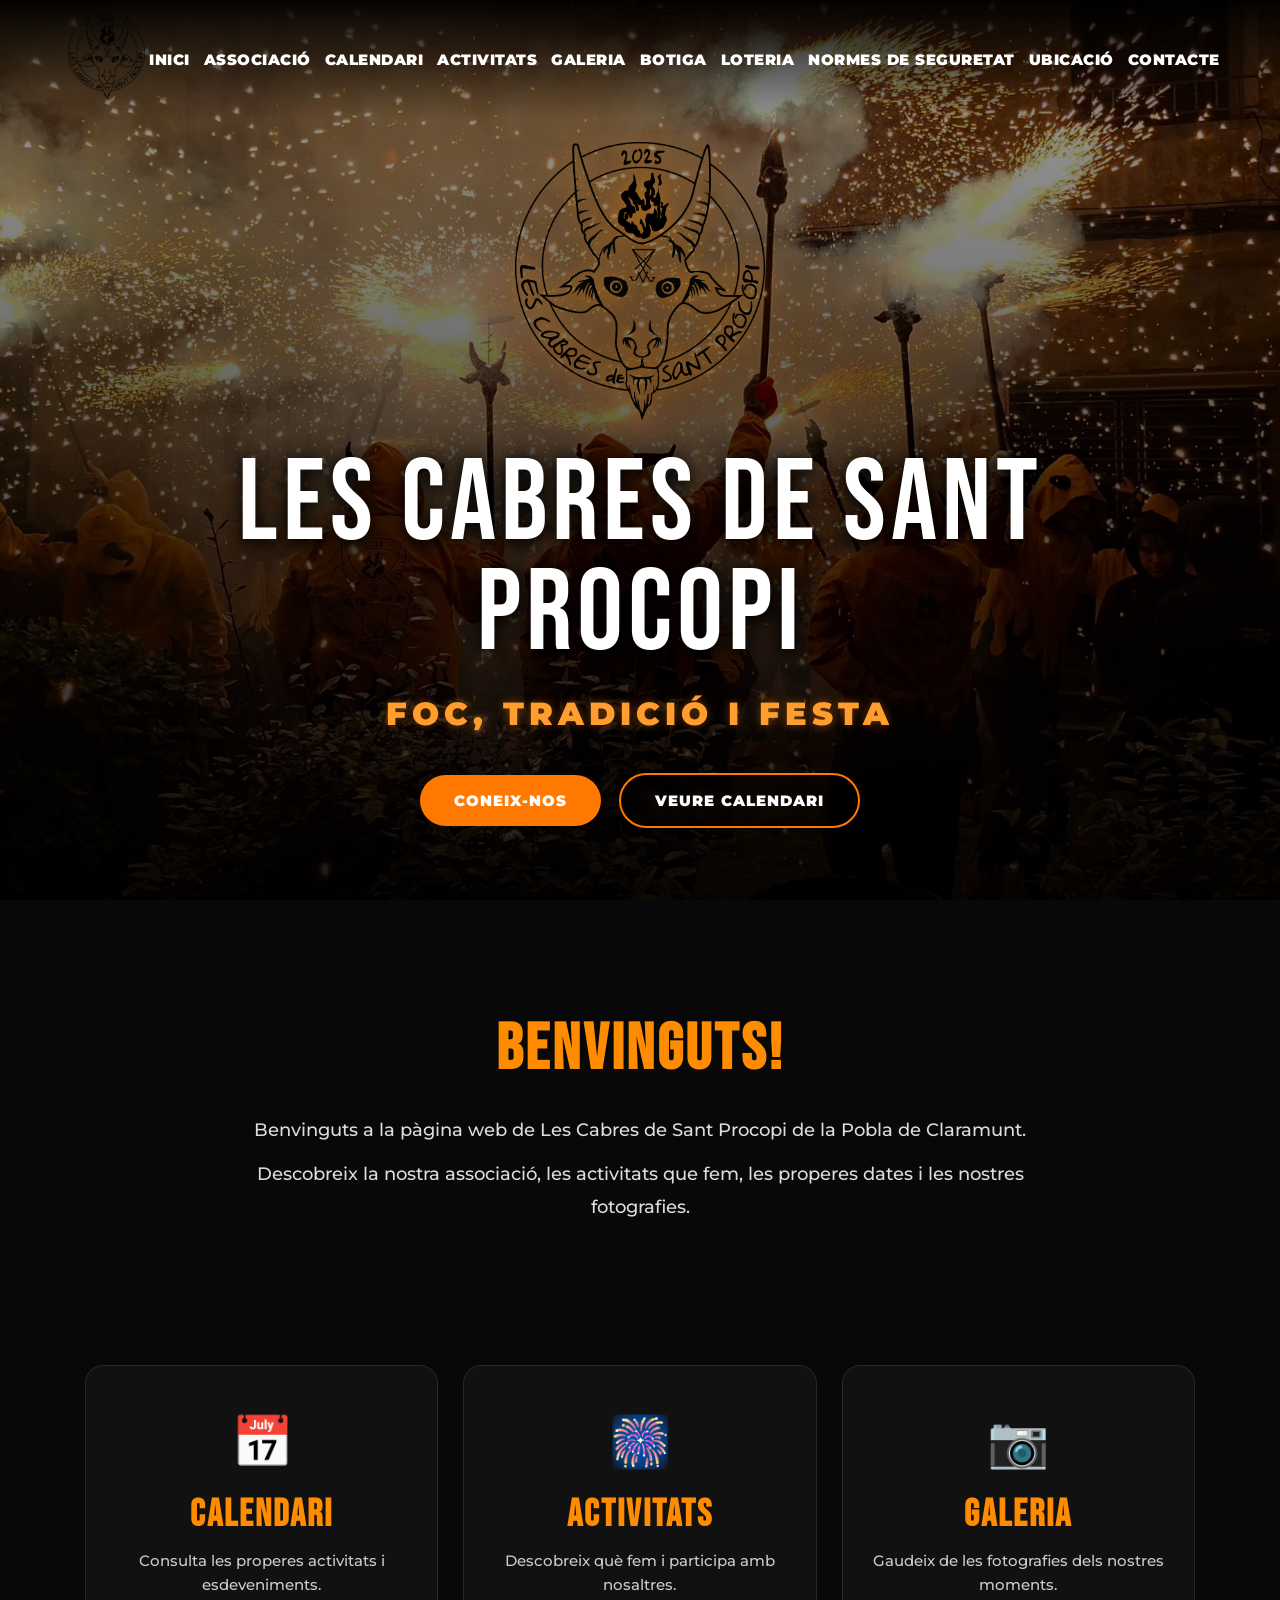
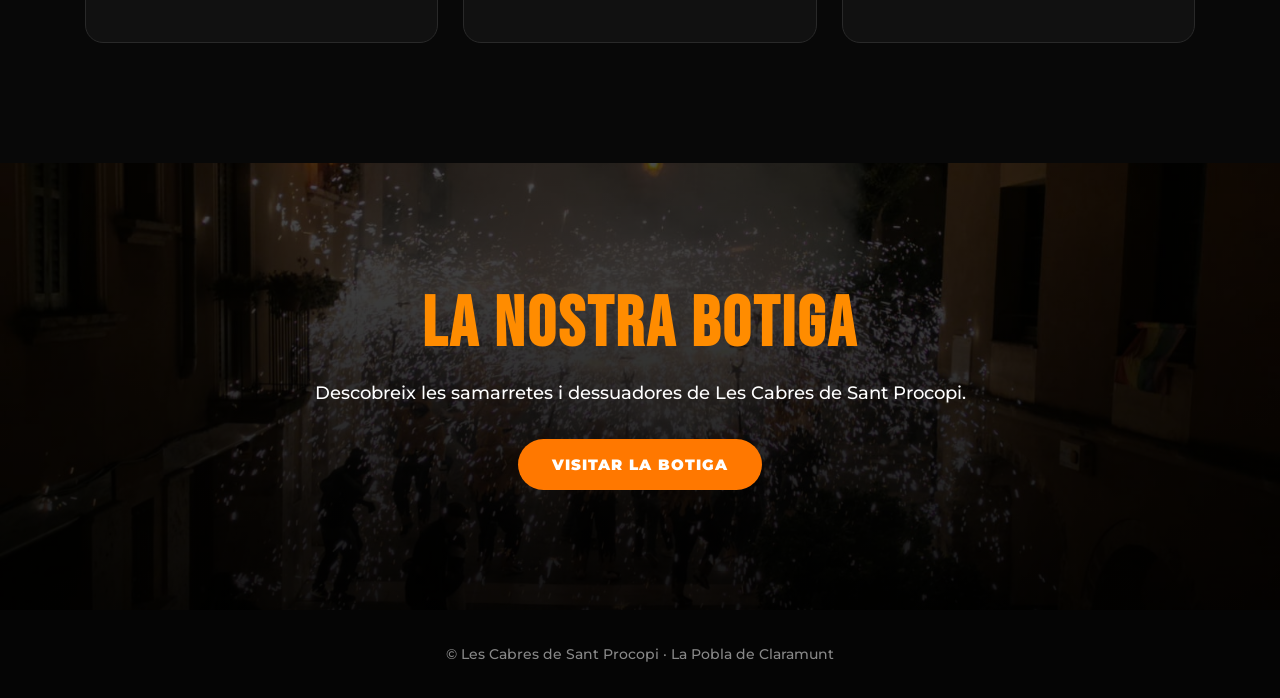
==== commit 4e745ede: "agregar pagina loteria + arreglar imagenes" ====
--- a/index.html
+++ b/index.html
@@ -27,6 +27,7 @@
             <a href="activitats.html">ACTIVITATS</a>
             <a href="galeria.html">GALERIA</a>
             <a href="botiga.html">BOTIGA</a>
+            <a href="loteria.html">LOTERIA</a>
             <a href="normes de seguretat.html">NORMES DE SEGURETAT</a>
             <a href="ubicacio.html">UBICACIÓ</a>
             <a href="contacte.html">CONTACTE</a>
--- a/css/estil.css
+++ b/css/estil.css
@@ -4898,4 +4898,213 @@
             30px;
     }
 
+}
+
+/* =========================================
+   PÀGINA LOTERIA DE NADAL
+   LES CABRES DE SANT PROCOPI
+========================================= */
+
+.pagina-loteria {
+    max-width: 1150px;
+    margin: 0 auto;
+    padding: 60px 25px 90px;
+}
+
+/* PRESENTACIÓ */
+
+.loteria-presentacio {
+    max-width: 800px;
+    margin: 0 auto 70px;
+    text-align: center;
+}
+
+.loteria-icona {
+    font-size: 60px;
+    margin-bottom: 15px;
+    filter: drop-shadow(0 0 12px rgba(255, 120, 0, 0.45));
+}
+
+.loteria-etiqueta {
+    color: #ff7800;
+    font-size: 13px;
+    font-weight: 800;
+    letter-spacing: 4px;
+    margin-bottom: 15px;
+}
+
+.loteria-presentacio h2 {
+    font-family: 'Anton', sans-serif;
+    font-size: clamp(34px, 5vw, 55px);
+    line-height: 1.15;
+    margin: 0 0 25px;
+}
+
+.loteria-presentacio h2 span {
+    color: #ff7800;
+}
+
+.loteria-descripcio {
+    max-width: 650px;
+    margin: 0 auto 35px;
+    color: #c5c5c5;
+    font-size: 16px;
+    line-height: 1.8;
+}
+
+/* NÚMERO */
+
+.loteria-boto-numero {
+    max-width: 440px;
+    margin: 0 auto 30px;
+    padding: 30px 20px;
+    background: linear-gradient(145deg, #1b1b1b, #101010);
+    border: 2px solid #ff7800;
+    border-radius: 18px;
+    box-shadow:
+        0 0 25px rgba(255, 120, 0, 0.15),
+        inset 0 0 20px rgba(255, 120, 0, 0.04);
+}
+
+.loteria-numero-etiqueta {
+    display: block;
+    color: #aaa;
+    font-size: 12px;
+    font-weight: 800;
+    letter-spacing: 3px;
+}
+
+.loteria-numero {
+    margin: 15px 0;
+    color: #ff7800;
+    font-family: 'Anton', sans-serif;
+    font-size: clamp(52px, 10vw, 82px);
+    letter-spacing: 8px;
+    line-height: 1.2;
+    text-shadow: 0 0 20px rgba(255, 120, 0, 0.2);
+}
+
+.loteria-numero-peu {
+    display: block;
+    color: #ddd;
+    font-size: 13px;
+}
+
+/* BOTÓ D'INSTAGRAM */
+
+.loteria-boto-instagram {
+    display: inline-block;
+    margin: 0 auto;
+    padding: 16px 25px;
+    background: #ff7800;
+    color: #111;
+    border: 2px solid #ff7800;
+    border-radius: 8px;
+    font-weight: 900;
+    font-size: 14px;
+    text-align: center;
+    text-decoration: none;
+    transition:
+        background 0.25s ease,
+        color 0.25s ease,
+        transform 0.25s ease,
+        box-shadow 0.25s ease;
+}
+
+.loteria-boto-instagram:hover {
+    background: transparent;
+    color: #ff7800;
+    transform: translateY(-3px);
+    box-shadow: 0 0 20px rgba(255, 120, 0, 0.2);
+}
+
+.loteria-nota {
+    color: #999;
+    font-size: 13px;
+    line-height: 1.7;
+    margin-top: 18px;
+}
+
+/* TARGETES INFORMATIVES */
+
+.loteria-informacio {
+    display: grid;
+    grid-template-columns: repeat(3, minmax(0, 1fr));
+    gap: 22px;
+}
+
+.loteria-targeta {
+    padding: 30px 24px;
+    text-align: center;
+    background: #141414;
+    border: 1px solid #2b2b2b;
+    border-radius: 14px;
+    transition:
+        transform 0.3s ease,
+        border-color 0.3s ease;
+}
+
+.loteria-targeta:hover {
+    transform: translateY(-5px);
+    border-color: #ff7800;
+}
+
+.loteria-targeta>span {
+    display: block;
+    font-size: 35px;
+    margin-bottom: 15px;
+}
+
+.loteria-targeta h3 {
+    color: #fff;
+    font-family: 'Montserrat', sans-serif;
+    font-size: 17px;
+    font-weight: 800;
+    margin: 0 0 12px;
+}
+
+.loteria-targeta p {
+    color: #aaa;
+    font-size: 14px;
+    line-height: 1.7;
+    margin: 0;
+}
+
+/* ADAPTACIÓ A MÒBILS */
+
+@media (max-width: 750px) {
+    .pagina-loteria {
+        padding: 45px 18px 60px;
+    }
+
+    .loteria-presentacio {
+        margin-bottom: 50px;
+    }
+
+    .loteria-descripcio {
+        font-size: 14px;
+    }
+
+    .loteria-boto-numero {
+        padding: 25px 15px;
+    }
+
+    .loteria-numero {
+        letter-spacing: 5px;
+    }
+
+    .loteria-boto-instagram {
+        max-width: 100%;
+        font-size: 12px;
+        padding: 15px 18px;
+    }
+
+    .loteria-informacio {
+        grid-template-columns: 1fr;
+        gap: 15px;
+    }
+
+    .loteria-targeta {
+        padding: 25px 20px;
+    }
 }
